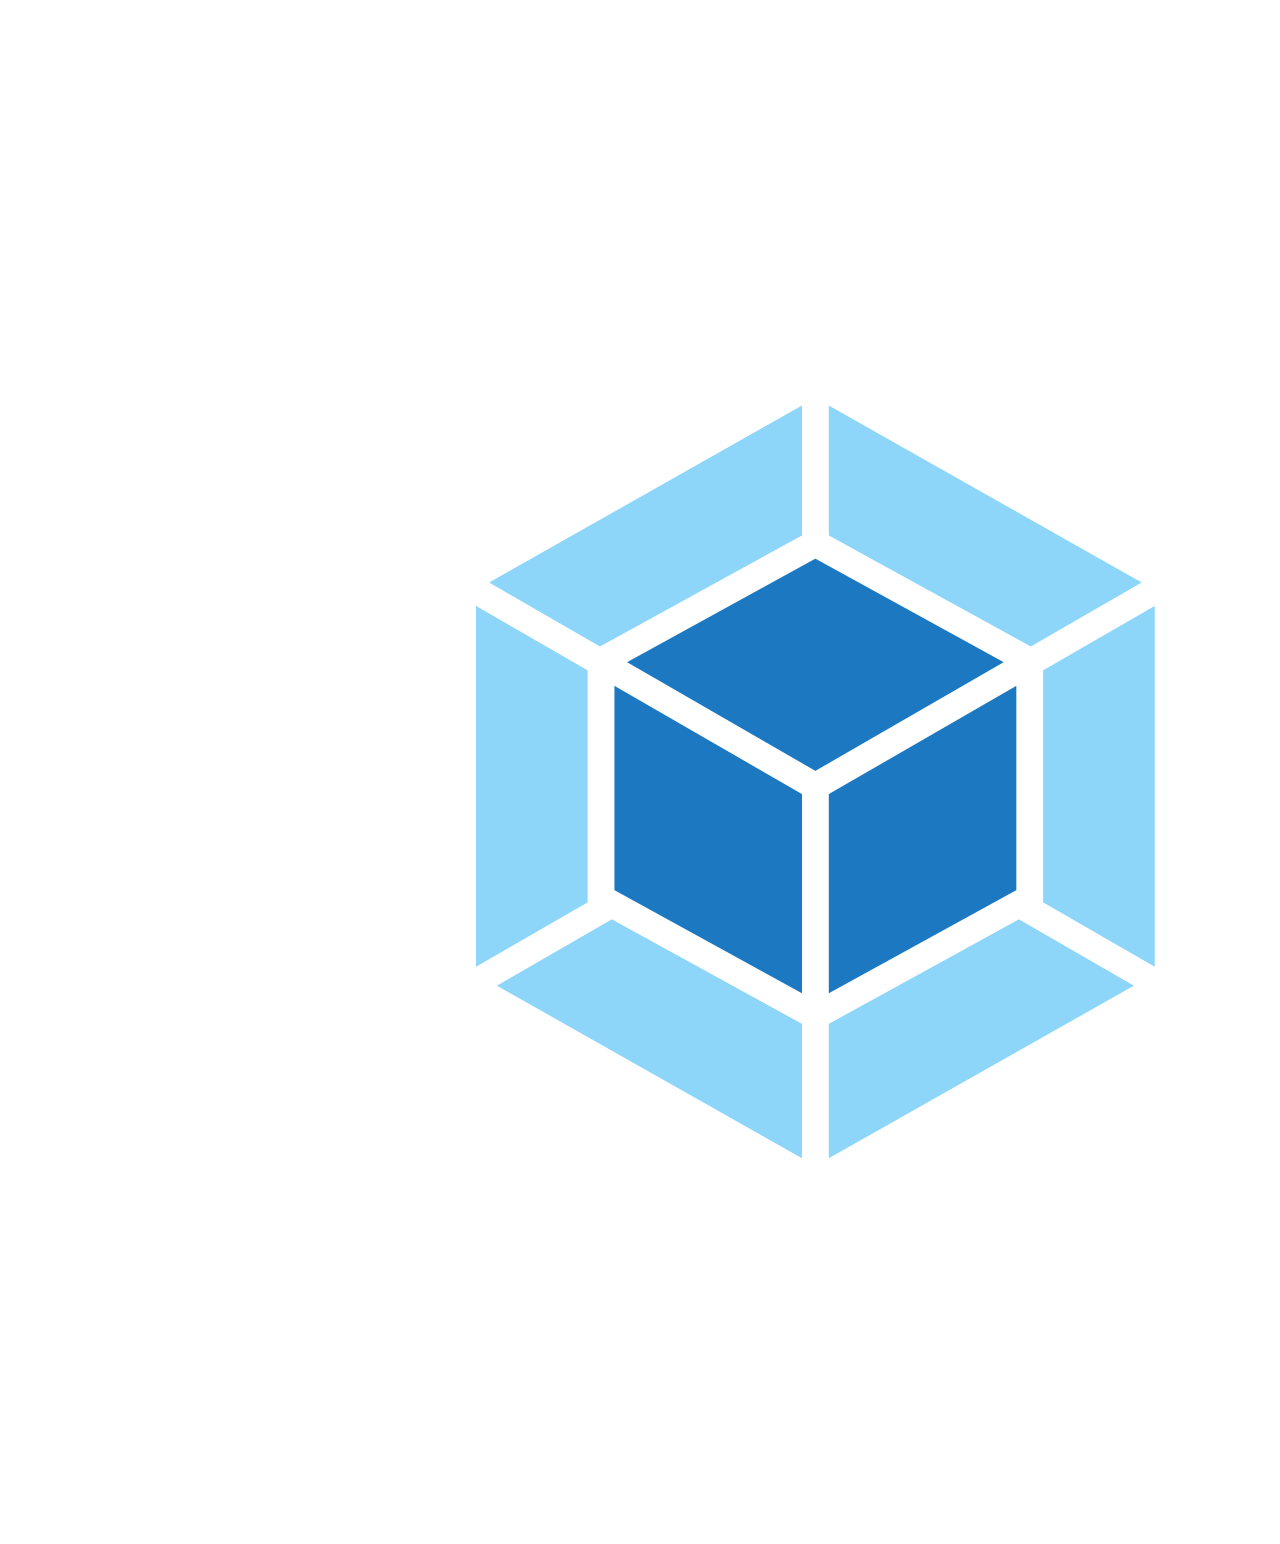
==== src/index.html @ e3d8f7b9 "JS Basico" ====
<!DOCTYPE html>
<html lang="en">
<head>
    <meta charset="UTF-8">
    <meta http-equiv="X-UA-Compatible" content="IE=edge">
    <meta name="viewport" content="width=device-width, initial-scale=1.0">
    <title>Webpack</title>
</head>
<body>
    <!-- Comentario -->
    <!-- Comentario -->
    <!-- Comentario -->
    <img src="assets/img/webpack-logo.png" alt="Webpack logo">

</body>
</html>
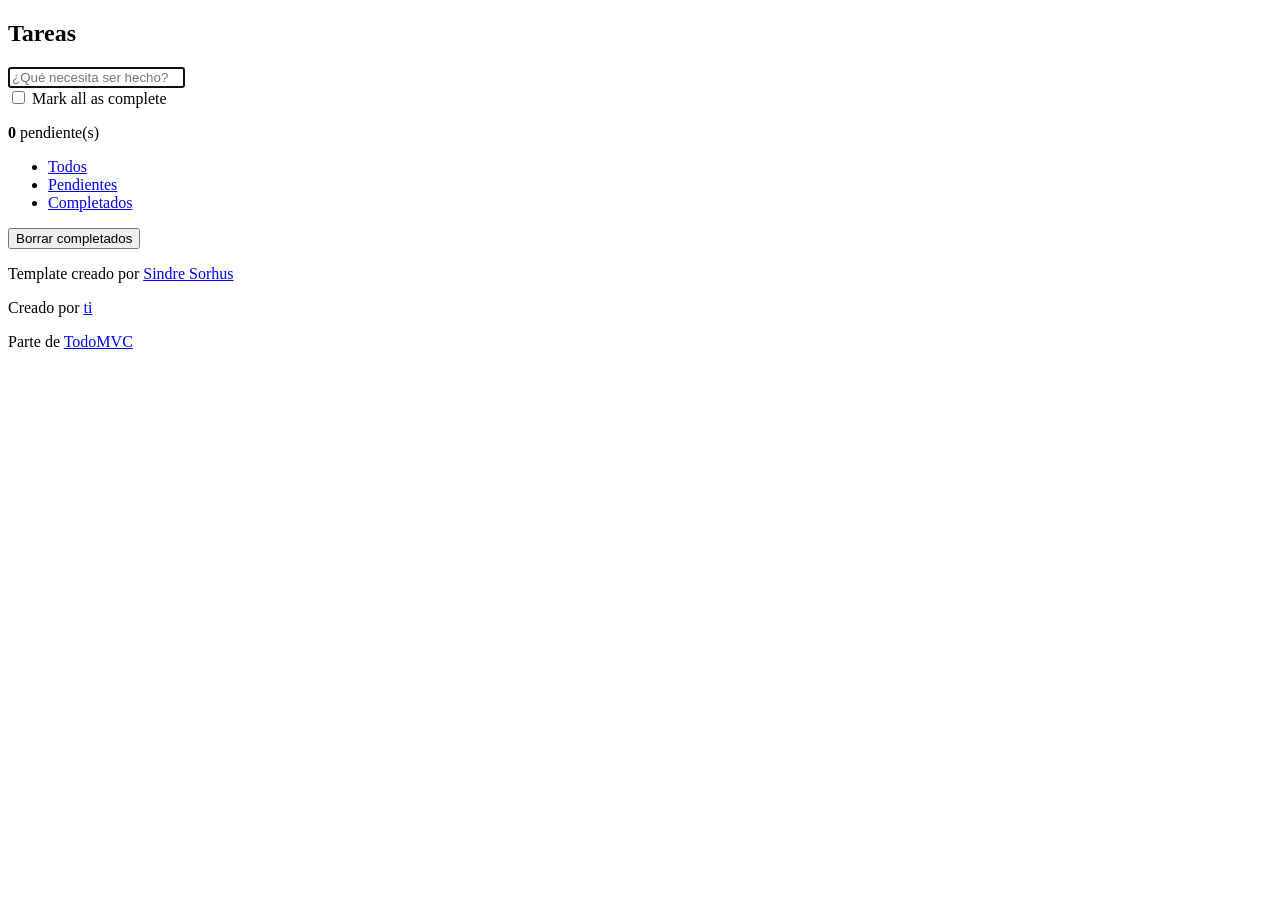
==== commit 10aa4600: "WebPack Nuv." ====
--- a/src/index.html
+++ b/src/index.html
@@ -1,16 +1,69 @@
-<!DOCTYPE html>
-<html lang="en">
-<head>
-    <meta charset="UTF-8">
-    <meta http-equiv="X-UA-Compatible" content="IE=edge">
-    <meta name="viewport" content="width=device-width, initial-scale=1.0">
-    <title>Webpack</title>
-</head>
-<body>
-    <!-- Comentario -->
-    <!-- Comentario -->
-    <!-- Comentario -->
-    <img src="assets/img/webpack-logo.png" alt="Webpack logo">
+<!doctype html>
+<html lang="es">
+	<head>
+		<meta charset="utf-8">
+		<meta name="viewport" content="width=device-width, initial-scale=1">
+		<title>Template • TodoMVC</title>
+	</head>
+	<body>
+		<section class="todoapp">
+			<header class="header">
+				<h1>Tareas</h1>
+				<input class="new-todo" placeholder="¿Qué necesita ser hecho?" autofocus>
+			</header>
+			<!-- This section should be hidden by default and shown when there are todos -->
+			<section class="main">
+				<input id="toggle-all" class="toggle-all" type="checkbox">
+				<label for="toggle-all">Mark all as complete</label>
+				<ul class="todo-list">
+					<!-- These are here just to show the structure of the list items -->
+					<!-- List items should get the class `editing` when editing and `completed` when marked as completed -->
+					<!-- <li class="completed" data-id="abc">
+						<div class="view">
+							<input class="toggle" type="checkbox" checked>
+							<label>Probar JavaScript</label>
+							<button class="destroy"></button>
+						</div>
+						<input class="edit" value="Create a TodoMVC template">
+					</li> -->
+					<!-- <li>
+						<div class="view">
+							<input class="toggle" type="checkbox">
+							<label>Comprar un unicornio</label>
+							<button class="destroy"></button>
+						</div>
+						<input class="edit" value="Rule the web">
+					</li> -->
+				</ul>
+			</section>
+			<!-- This footer should hidden by default and shown when there are todos -->
+			<footer class="footer">
+				<!-- This should be `0 items left` by default -->
+				<span class="todo-count"><strong>0</strong> pendiente(s)</span>
+				<!-- Remove this if you don't implement routing -->
+				<ul class="filters">
+					<li>
+						<a class="selected filtro" class="selected" href="#/">Todos</a>
+					</li>
+					<li>
+						<a class="filtro" href="#/active">Pendientes</a>
+					</li>
+					<li>
+						<a class="filtro" href="#/completed">Completados</a>
+					</li>
+				</ul>
+				<!-- Hidden if no completed items are left ↓ -->
+				<button class="clear-completed">Borrar completados</button>
+			</footer>
+		</section>
+		<footer class="info">
 
-</body>
+			<p>Template creado por <a href="http://sindresorhus.com">Sindre Sorhus</a></p>
+			<!-- Change this out with your name and url ↓ -->
+			<p>Creado por <a href="http://todomvc.com">ti</a></p>
+			<p>Parte de <a href="http://todomvc.com">TodoMVC</a></p>
+		</footer>
+        
+        
+	</body>
 </html>
